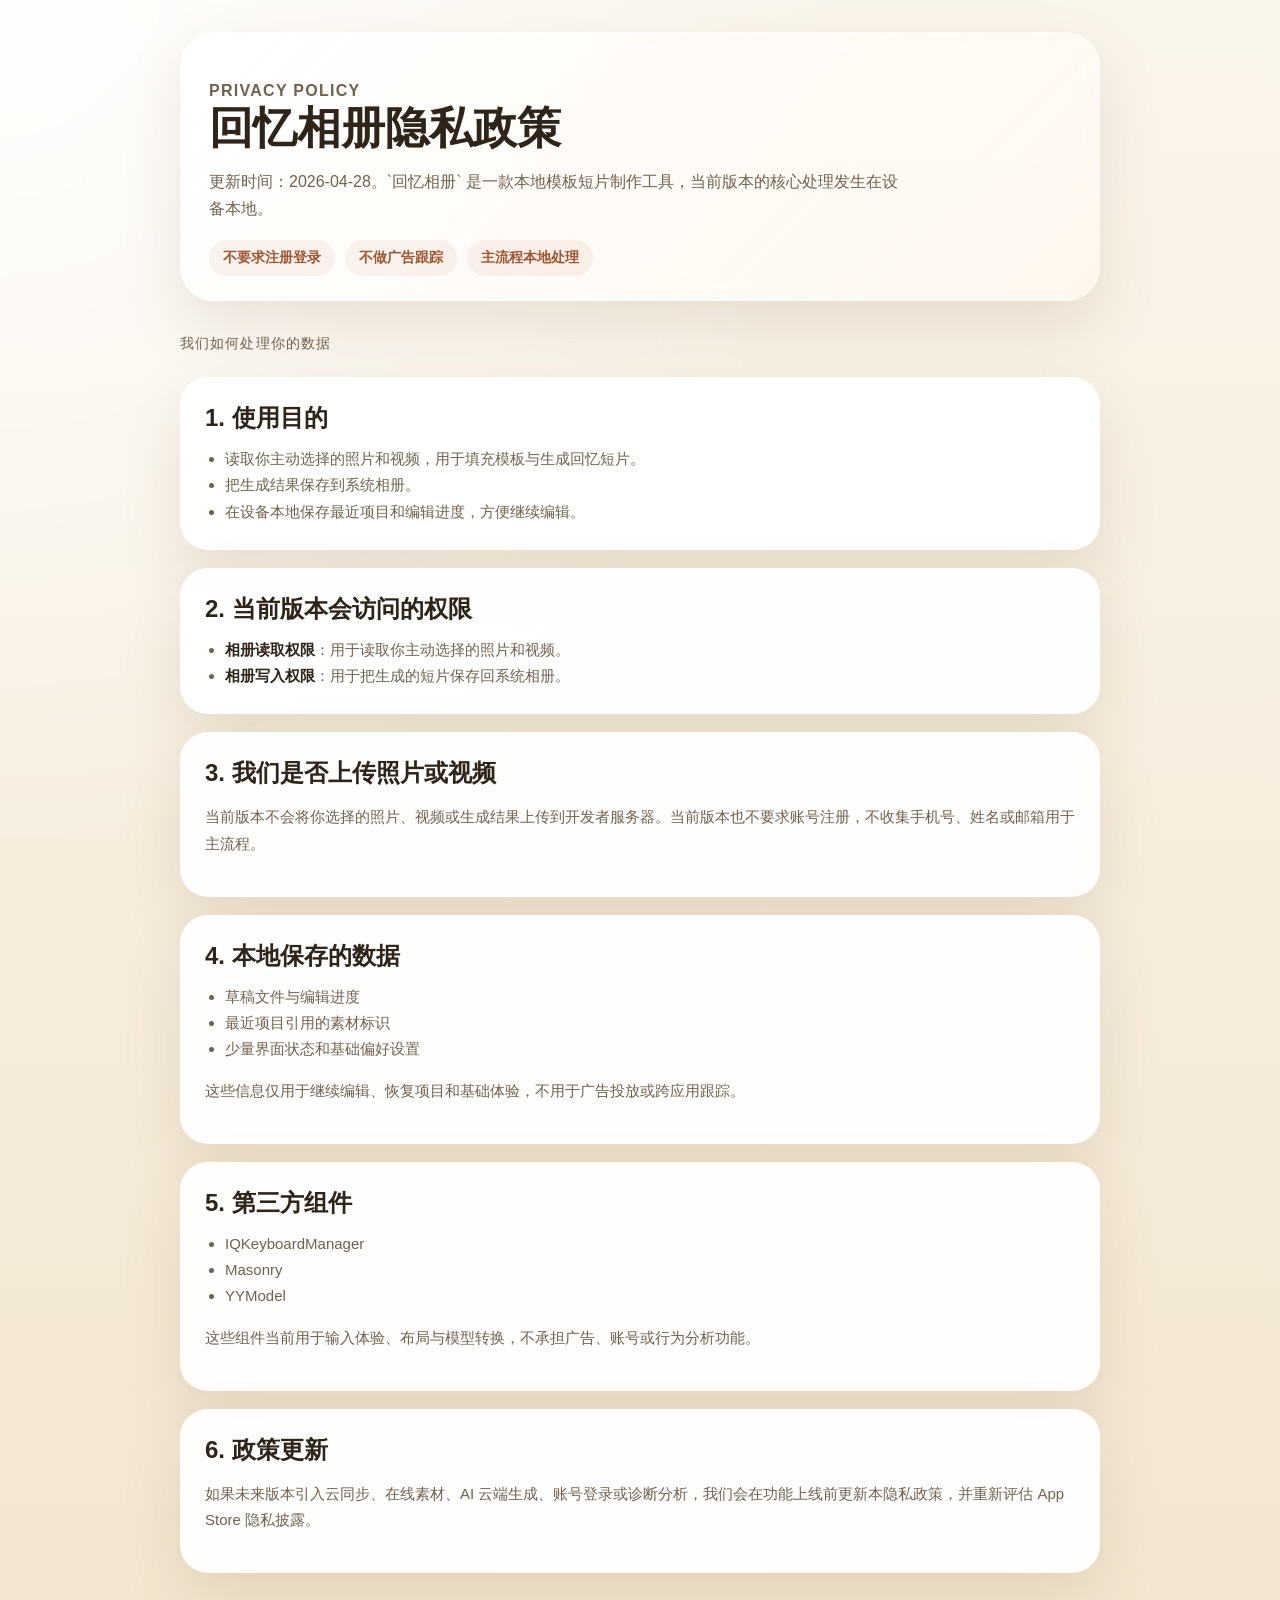
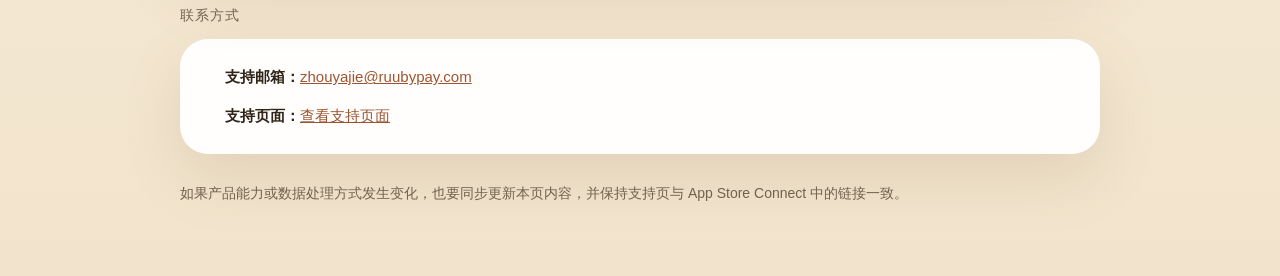
==== privacy/index.html @ 015b1398 "Publish legal and support pages" ====
<!DOCTYPE html>
<html lang="zh-CN">
  <head>
    <meta charset="utf-8" />
    <meta name="viewport" content="width=device-width, initial-scale=1" />
    <title>回忆相册隐私政策</title>
    <link rel="stylesheet" href="../styles.css" />
  </head>
  <body>
    <main class="page">
      <section class="hero">
        <p class="eyebrow">Privacy Policy</p>
        <h1>回忆相册隐私政策</h1>
        <p>
          更新时间：2026-04-28。`回忆相册` 是一款本地模板短片制作工具，当前版本的核心处理发生在设备本地。
        </p>
        <div class="meta">
          <span class="pill">不要求注册登录</span>
          <span class="pill">不做广告跟踪</span>
          <span class="pill">主流程本地处理</span>
        </div>
      </section>

      <p class="section-title">我们如何处理你的数据</p>
      <section class="grid">
        <article class="card">
          <h2>1. 使用目的</h2>
          <ul>
            <li>读取你主动选择的照片和视频，用于填充模板与生成回忆短片。</li>
            <li>把生成结果保存到系统相册。</li>
            <li>在设备本地保存最近项目和编辑进度，方便继续编辑。</li>
          </ul>
        </article>
        <article class="card">
          <h2>2. 当前版本会访问的权限</h2>
          <ul>
            <li><span class="highlight">相册读取权限</span>：用于读取你主动选择的照片和视频。</li>
            <li><span class="highlight">相册写入权限</span>：用于把生成的短片保存回系统相册。</li>
          </ul>
        </article>
        <article class="card">
          <h2>3. 我们是否上传照片或视频</h2>
          <p>
            当前版本不会将你选择的照片、视频或生成结果上传到开发者服务器。当前版本也不要求账号注册，不收集手机号、姓名或邮箱用于主流程。
          </p>
        </article>
        <article class="card">
          <h2>4. 本地保存的数据</h2>
          <ul>
            <li>草稿文件与编辑进度</li>
            <li>最近项目引用的素材标识</li>
            <li>少量界面状态和基础偏好设置</li>
          </ul>
          <p>这些信息仅用于继续编辑、恢复项目和基础体验，不用于广告投放或跨应用跟踪。</p>
        </article>
        <article class="card">
          <h2>5. 第三方组件</h2>
          <ul>
            <li>IQKeyboardManager</li>
            <li>Masonry</li>
            <li>YYModel</li>
          </ul>
          <p>这些组件当前用于输入体验、布局与模型转换，不承担广告、账号或行为分析功能。</p>
        </article>
        <article class="card">
          <h2>6. 政策更新</h2>
          <p>
            如果未来版本引入云同步、在线素材、AI 云端生成、账号登录或诊断分析，我们会在功能上线前更新本隐私政策，并重新评估 App Store 隐私披露。
          </p>
        </article>
      </section>

      <p class="section-title">联系方式</p>
      <section class="card">
        <ul class="list-plain">
          <li><span class="highlight">支持邮箱：</span><a href="mailto:zhouyajie@ruubypay.com">zhouyajie@ruubypay.com</a></li>
          <li><span class="highlight">支持页面：</span><a href="../support/">查看支持页面</a></li>
        </ul>
      </section>

      <p class="footer-note">
        如果产品能力或数据处理方式发生变化，也要同步更新本页内容，并保持支持页与 App Store Connect 中的链接一致。
      </p>
    </main>
  </body>
</html>
---- styles.css ----
:root {
  --bg: #f7f1e6;
  --card: rgba(255, 255, 255, 0.82);
  --card-strong: rgba(255, 255, 255, 0.94);
  --text: #2f2419;
  --muted: #71614f;
  --line: rgba(86, 64, 39, 0.12);
  --accent: #b86b43;
  --accent-strong: #9d5531;
  --shadow: 0 24px 60px rgba(130, 93, 58, 0.14);
  --radius-lg: 28px;
  --radius-md: 18px;
  --radius-sm: 12px;
  --max-width: 920px;
}

* {
  box-sizing: border-box;
}

html {
  font-family: -apple-system, BlinkMacSystemFont, "PingFang SC", "Helvetica Neue",
    sans-serif;
  background:
    radial-gradient(circle at top left, rgba(255, 255, 255, 0.92), transparent 38%),
    linear-gradient(180deg, #faf5eb 0%, #f2e4cc 100%);
  color: var(--text);
}

body {
  margin: 0;
  min-height: 100vh;
}

a {
  color: var(--accent-strong);
}

.page {
  width: min(calc(100% - 32px), var(--max-width));
  margin: 0 auto;
  padding: 32px 0 56px;
}

.hero {
  background: linear-gradient(135deg, rgba(255, 255, 255, 0.92), rgba(255, 248, 239, 0.82));
  border: 1px solid rgba(255, 255, 255, 0.65);
  box-shadow: var(--shadow);
  border-radius: 34px;
  padding: 28px 28px 24px;
  backdrop-filter: blur(10px);
}

.eyebrow {
  margin: 0 0 10px;
  color: var(--accent-strong);
  font-size: 13px;
  font-weight: 700;
  letter-spacing: 0.08em;
  text-transform: uppercase;
}

.hero h1 {
  margin: 0;
  font-size: clamp(30px, 6vw, 44px);
  line-height: 1.08;
}

.hero p {
  margin: 16px 0 0;
  max-width: 700px;
  color: var(--muted);
  font-size: 16px;
  line-height: 1.7;
}

.meta {
  display: flex;
  flex-wrap: wrap;
  gap: 10px;
  margin-top: 18px;
}

.pill {
  display: inline-flex;
  align-items: center;
  min-height: 36px;
  padding: 0 14px;
  border-radius: 999px;
  background: rgba(184, 107, 67, 0.08);
  color: var(--accent-strong);
  font-size: 14px;
  font-weight: 600;
}

.grid {
  display: grid;
  gap: 18px;
  margin-top: 24px;
}

.grid.two {
  grid-template-columns: repeat(auto-fit, minmax(260px, 1fr));
}

.card {
  background: var(--card-strong);
  border: 1px solid rgba(255, 255, 255, 0.72);
  border-radius: var(--radius-lg);
  box-shadow: var(--shadow);
  padding: 24px;
}

.card h2,
.card h3 {
  margin: 0 0 12px;
}

.card p,
.card li {
  color: var(--muted);
  font-size: 15px;
  line-height: 1.75;
}

.card ul,
.card ol {
  margin: 0;
  padding-left: 20px;
}

.cta-row {
  display: flex;
  flex-wrap: wrap;
  gap: 12px;
  margin-top: 20px;
}

.button {
  display: inline-flex;
  align-items: center;
  justify-content: center;
  min-height: 48px;
  padding: 0 18px;
  border-radius: 999px;
  background: var(--accent);
  color: #fff;
  font-weight: 700;
  text-decoration: none;
  box-shadow: 0 12px 28px rgba(184, 107, 67, 0.22);
}

.button.secondary {
  background: rgba(184, 107, 67, 0.1);
  color: var(--accent-strong);
  box-shadow: none;
}

.section-title {
  margin: 34px 0 14px;
  font-size: 14px;
  color: var(--muted);
  letter-spacing: 0.08em;
  text-transform: uppercase;
}

.footer-note {
  margin-top: 28px;
  color: var(--muted);
  font-size: 14px;
  line-height: 1.7;
}

.list-plain {
  list-style: none;
  padding: 0;
  margin: 0;
}

.list-plain li + li {
  margin-top: 12px;
}

.highlight {
  font-weight: 700;
  color: var(--text);
}

@media (max-width: 640px) {
  .page {
    width: min(calc(100% - 24px), var(--max-width));
    padding: 20px 0 36px;
  }

  .hero,
  .card {
    padding: 20px;
    border-radius: 24px;
  }
}
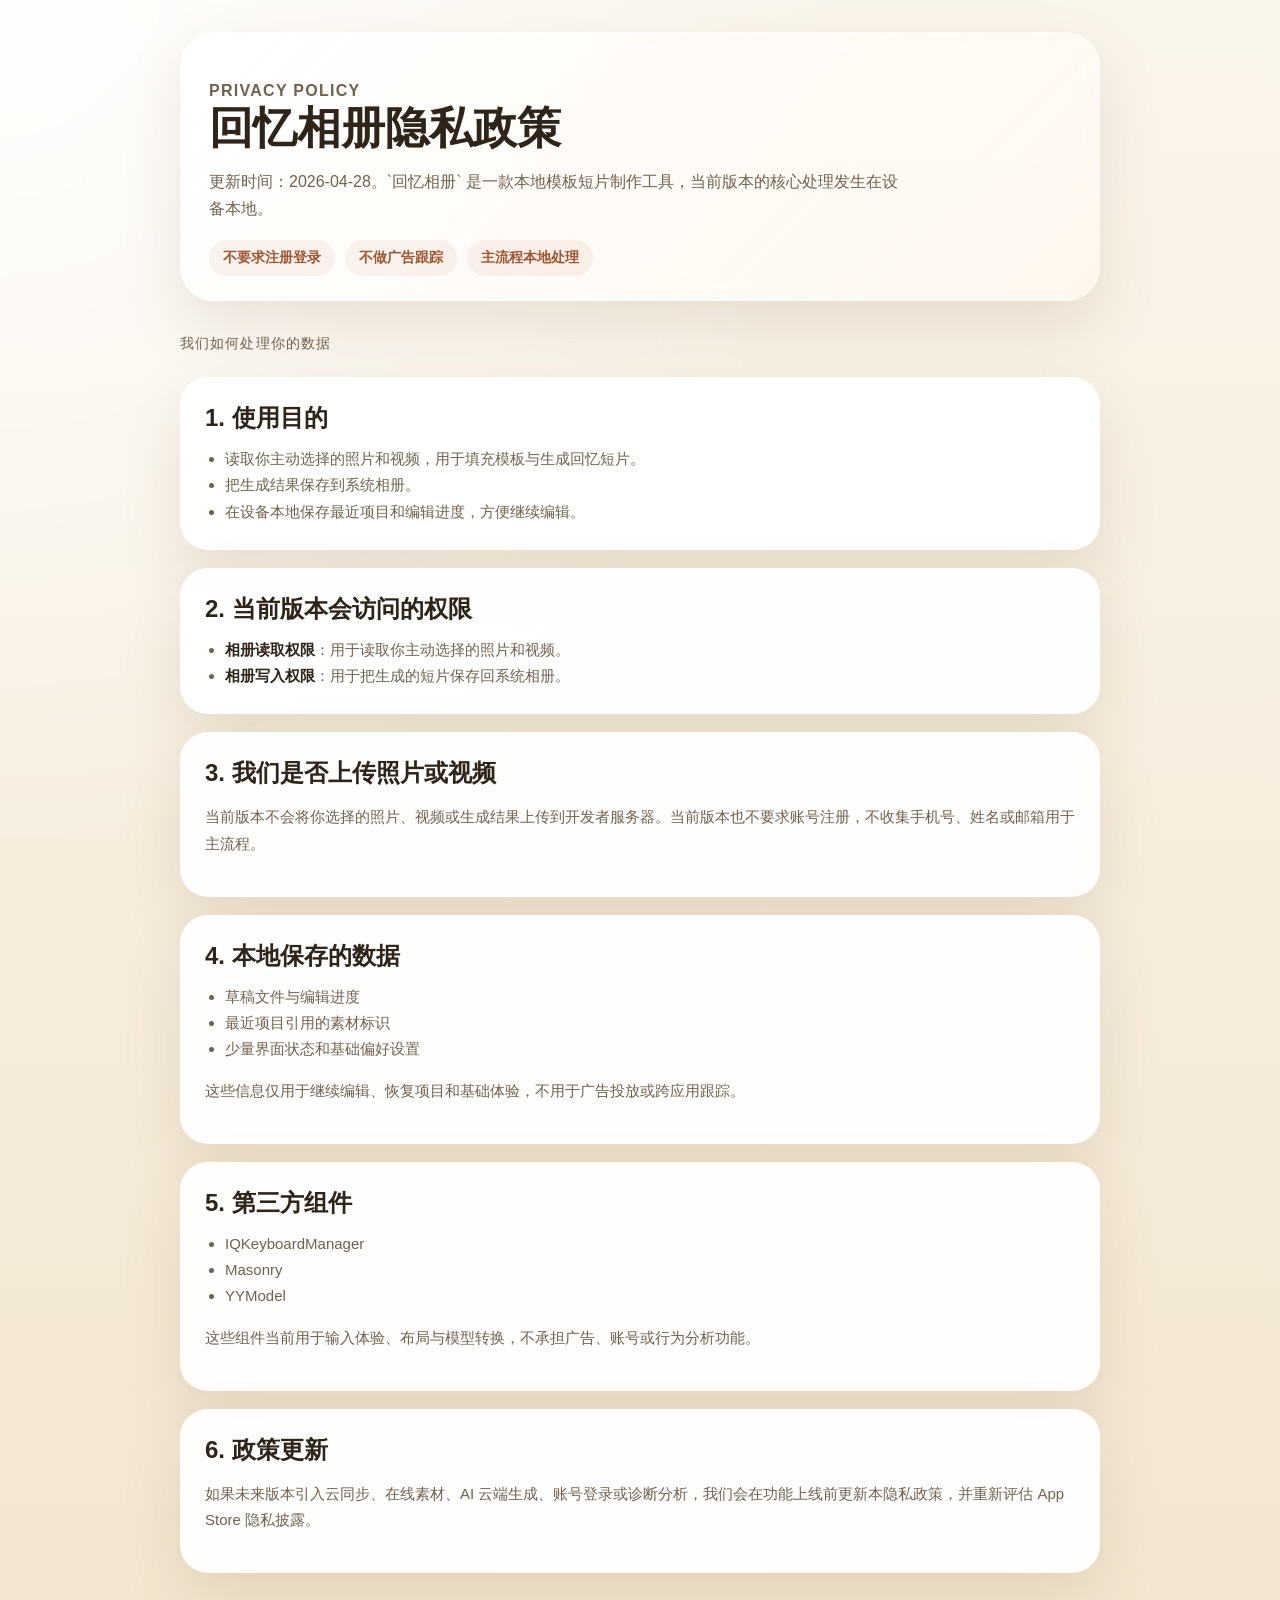
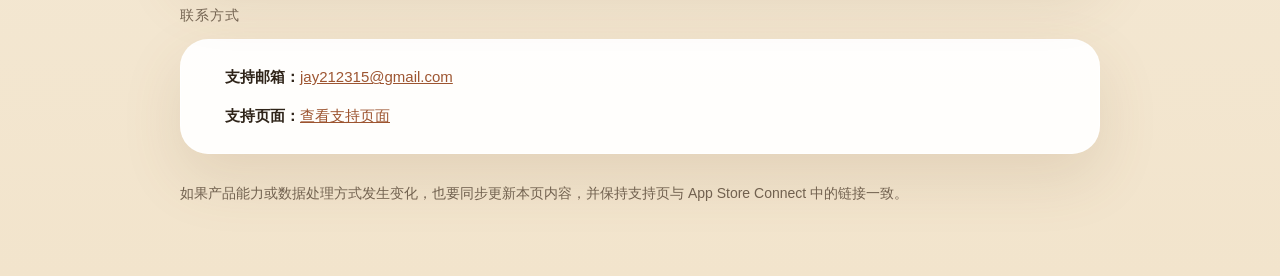
==== commit 1e1e94ee: "Update support email" ====
--- a/privacy/index.html
+++ b/privacy/index.html
@@ -73,7 +73,7 @@
       <p class="section-title">联系方式</p>
       <section class="card">
         <ul class="list-plain">
-          <li><span class="highlight">支持邮箱：</span><a href="mailto:zhouyajie@ruubypay.com">zhouyajie@ruubypay.com</a></li>
+          <li><span class="highlight">支持邮箱：</span><a href="mailto:jay212315@gmail.com">jay212315@gmail.com</a></li>
           <li><span class="highlight">支持页面：</span><a href="../support/">查看支持页面</a></li>
         </ul>
       </section>
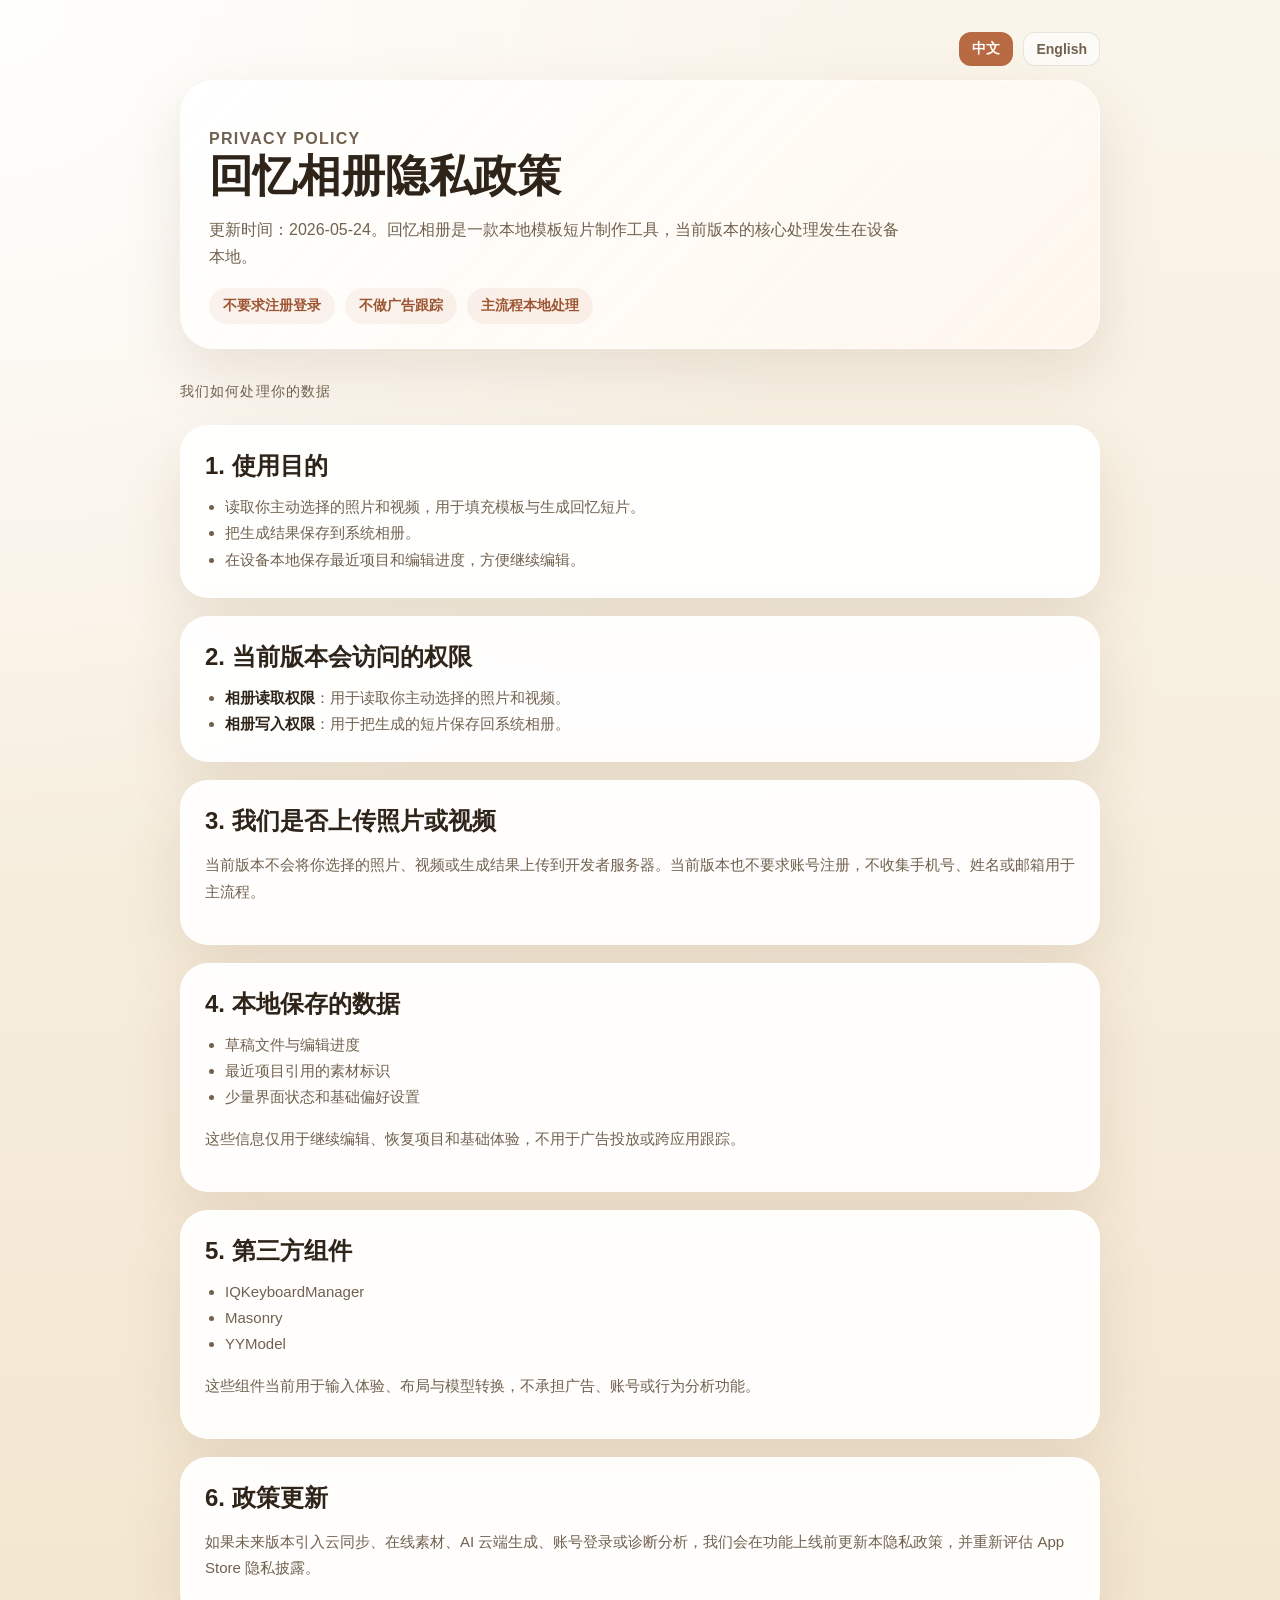
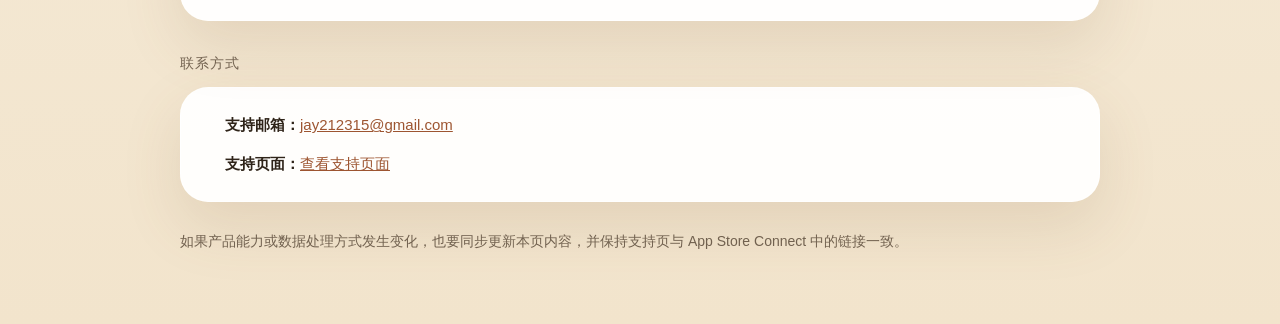
==== commit bfe57e8b: "Add bilingual legal and support pages" ====
--- a/privacy/index.html
+++ b/privacy/index.html
@@ -8,11 +8,15 @@
   </head>
   <body>
     <main class="page">
+      <nav class="language-switch" aria-label="Language">
+        <a aria-current="page" href="./">中文</a>
+        <a href="../en/privacy/">English</a>
+      </nav>
       <section class="hero">
         <p class="eyebrow">Privacy Policy</p>
         <h1>回忆相册隐私政策</h1>
         <p>
-          更新时间：2026-04-28。`回忆相册` 是一款本地模板短片制作工具，当前版本的核心处理发生在设备本地。
+          更新时间：2026-05-24。回忆相册是一款本地模板短片制作工具，当前版本的核心处理发生在设备本地。
         </p>
         <div class="meta">
           <span class="pill">不要求注册登录</span>
--- a/styles.css
+++ b/styles.css
@@ -42,6 +42,33 @@
   padding: 32px 0 56px;
 }
 
+.language-switch {
+  display: flex;
+  justify-content: flex-end;
+  gap: 10px;
+  margin-bottom: 14px;
+}
+
+.language-switch a {
+  display: inline-flex;
+  align-items: center;
+  min-height: 34px;
+  padding: 0 12px;
+  border: 1px solid var(--line);
+  border-radius: var(--radius-sm);
+  background: rgba(255, 255, 255, 0.6);
+  color: var(--muted);
+  font-size: 14px;
+  font-weight: 700;
+  text-decoration: none;
+}
+
+.language-switch a[aria-current="page"] {
+  background: var(--accent);
+  border-color: transparent;
+  color: #fff;
+}
+
 .hero {
   background: linear-gradient(135deg, rgba(255, 255, 255, 0.92), rgba(255, 248, 239, 0.82));
   border: 1px solid rgba(255, 255, 255, 0.65);
